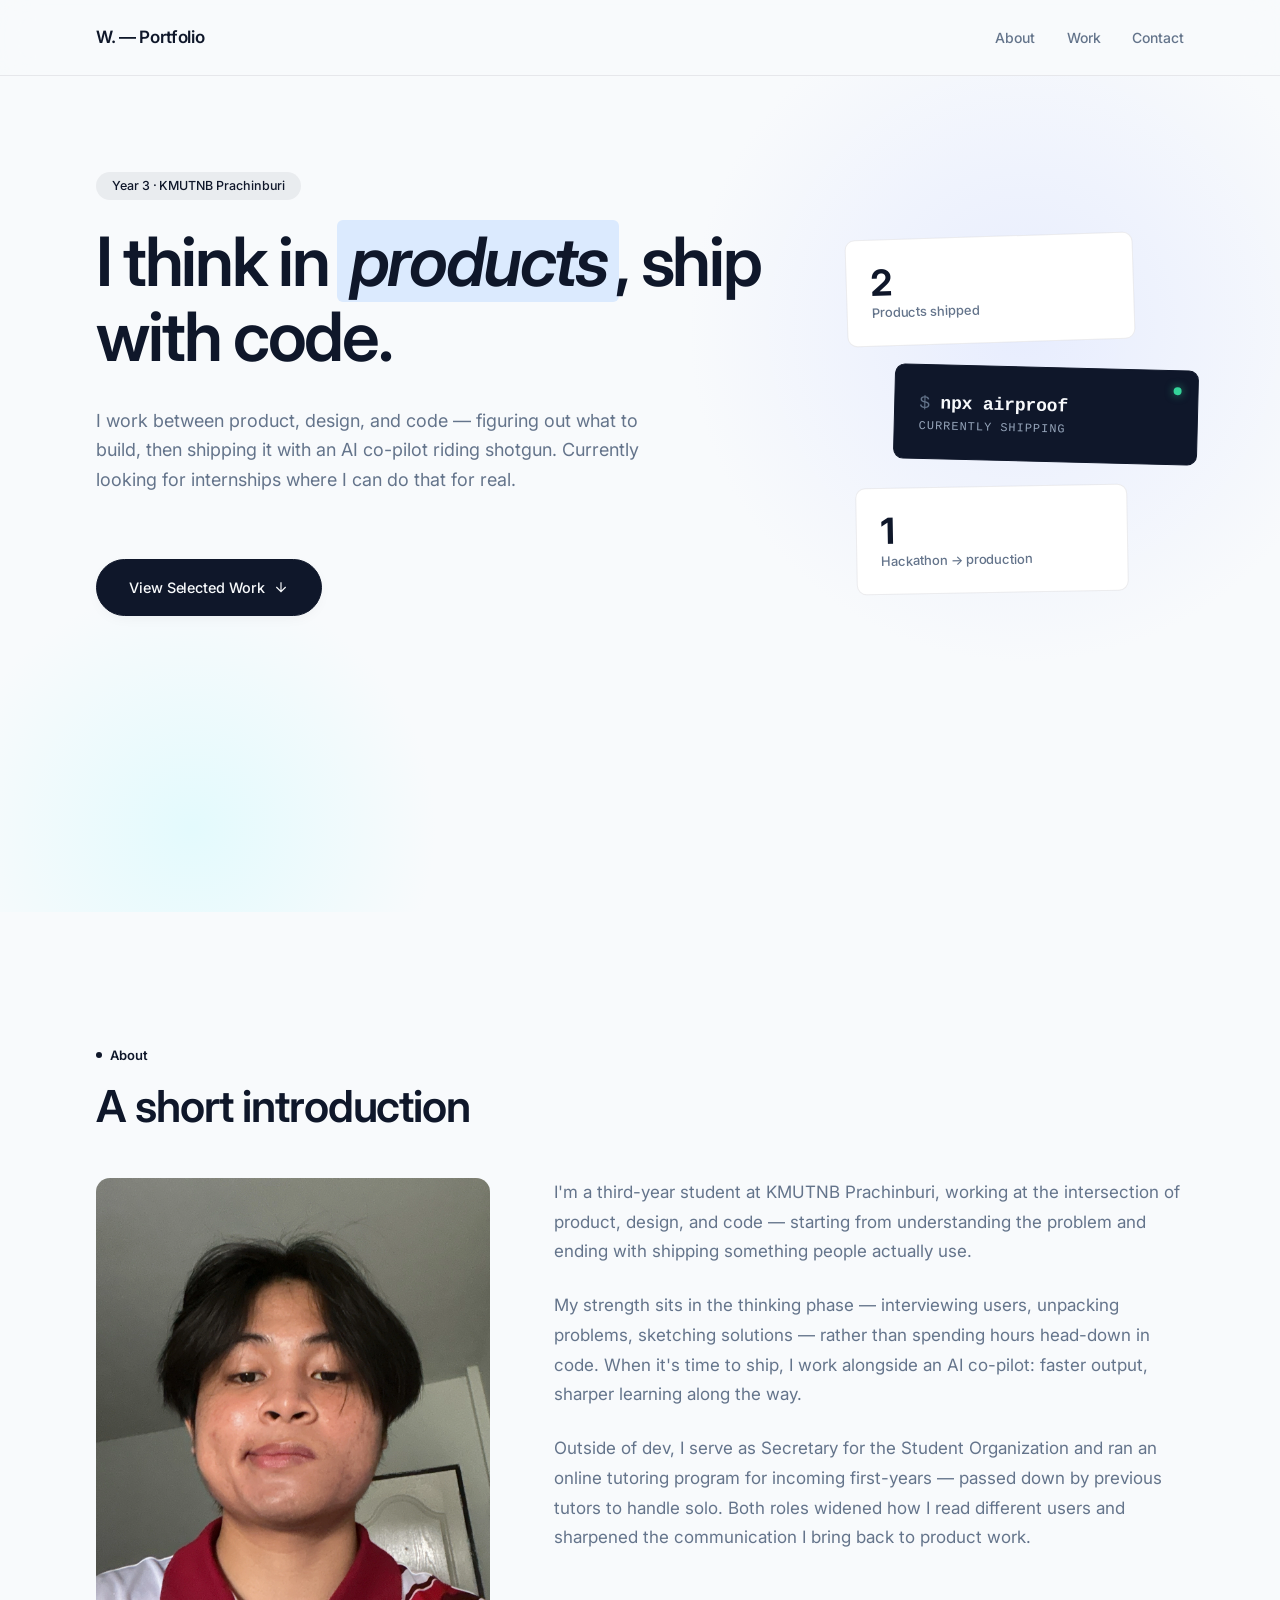
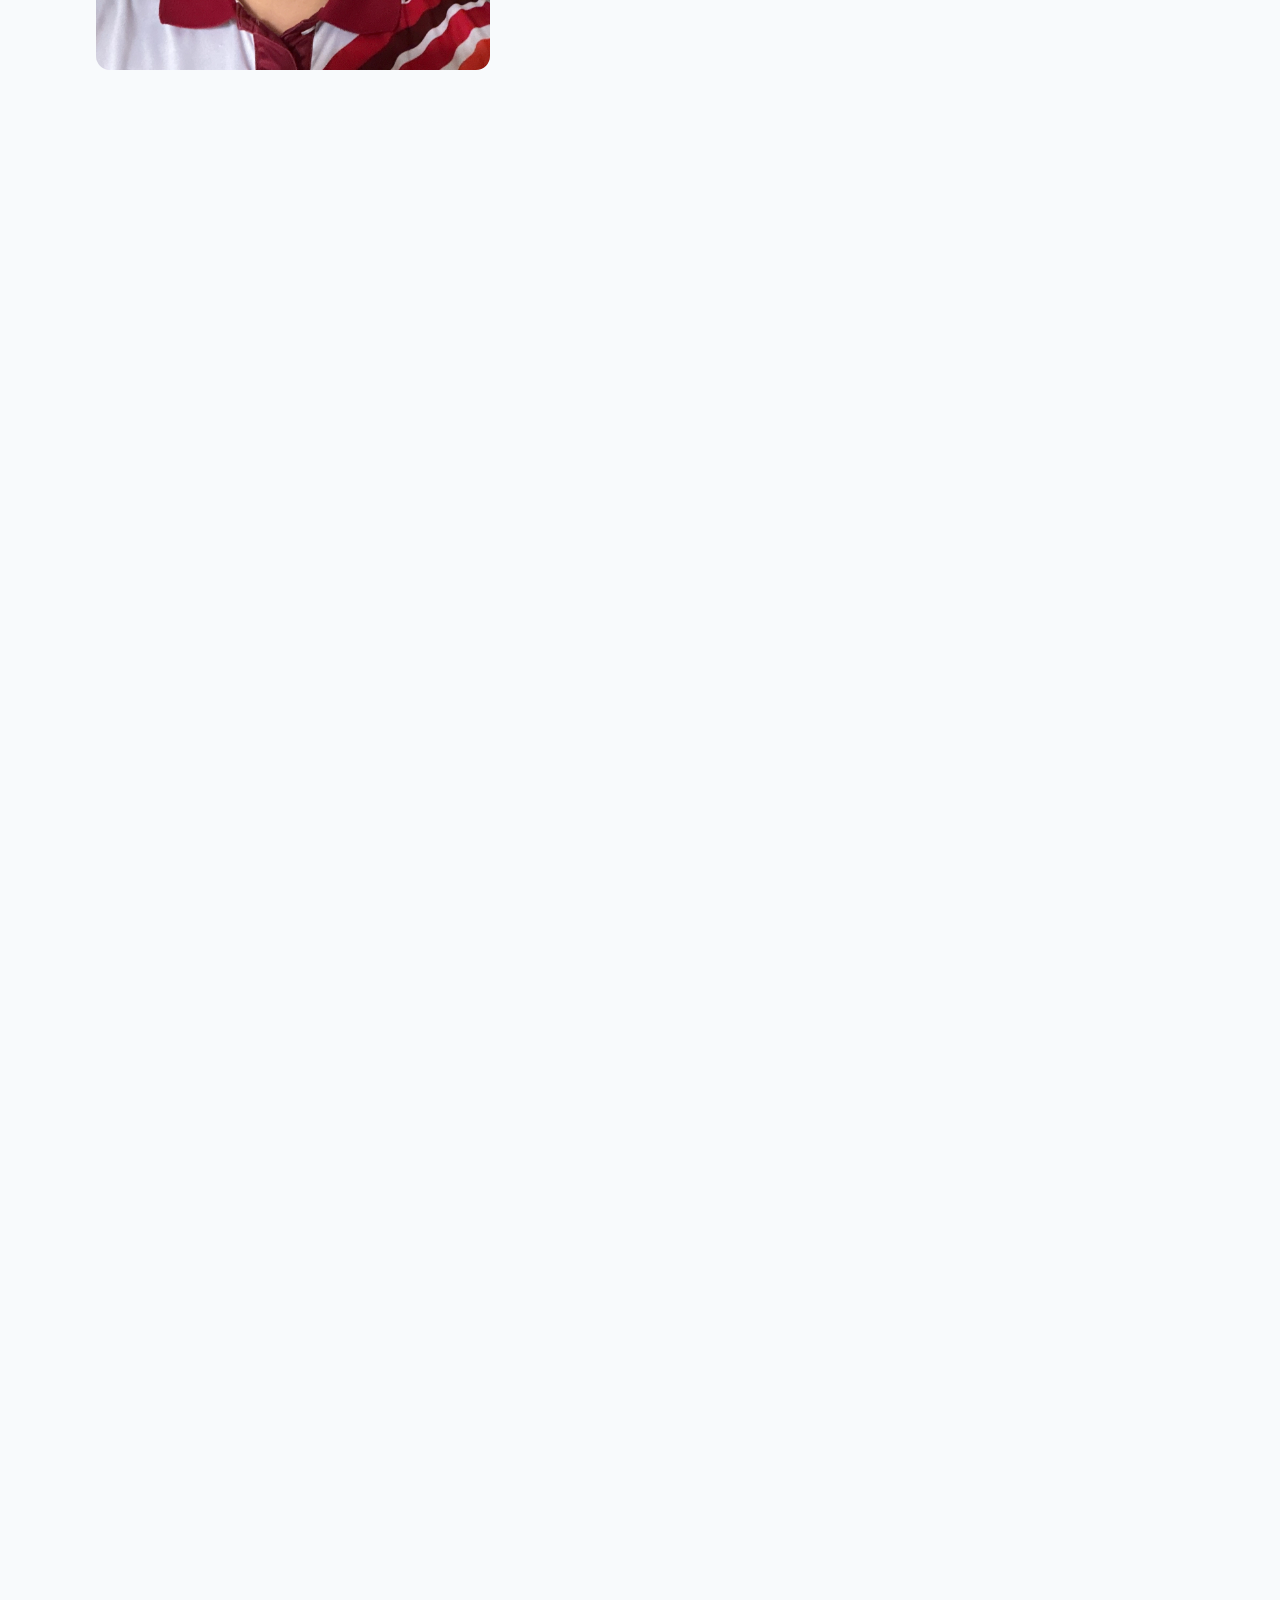
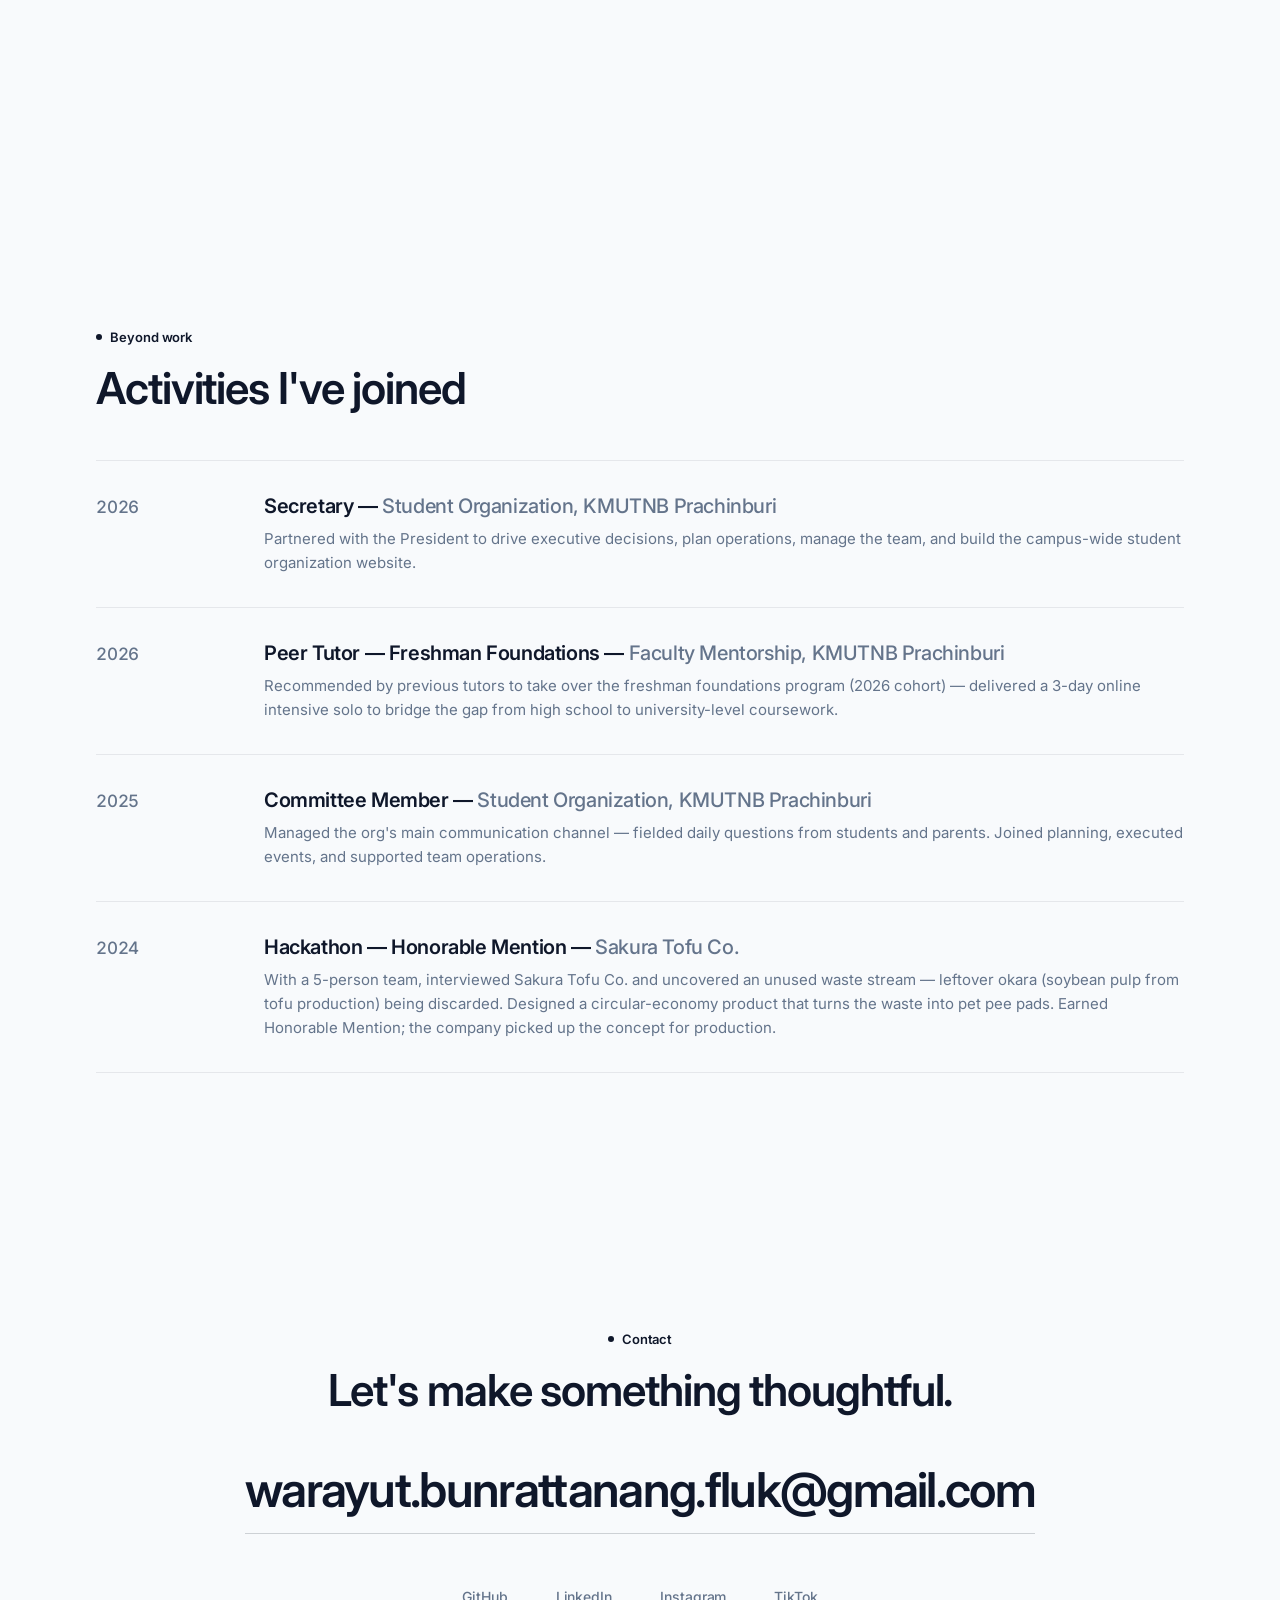
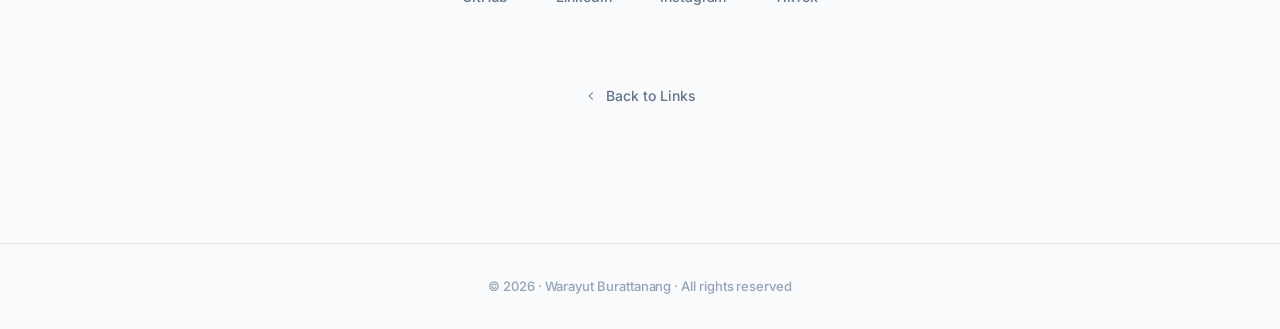
==== portfolio/index.html @ 33f07414 "Initial commit — link-in-bio + portfolio Two-page personal site: - Linkfolio (root): social links, d" ====
<!DOCTYPE html>
<html lang="en">
<head>
    <meta charset="UTF-8" />
    <meta name="viewport" content="width=device-width, initial-scale=1.0" />
    <title>Warayut Burattanang — Portfolio</title>
    <meta name="description" content="Warayut Burattanang — selected work, writing, and a few thoughts on craft." />
    <meta property="og:title" content="Warayut Burattanang — Portfolio" />
    <meta property="og:description" content="Selected work, writing, and a few thoughts on craft." />
    <meta property="og:type" content="website" />
    <meta name="theme-color" content="#F8FAFC" />

    <link rel="icon" type="image/svg+xml" href="data:image/svg+xml,%3Csvg xmlns='http://www.w3.org/2000/svg' viewBox='0 0 32 32'%3E%3Crect width='32' height='32' rx='6' fill='%230A0A0A'/%3E%3Ctext x='50%25' y='60%25' text-anchor='middle' font-family='-apple-system,system-ui,sans-serif' font-size='17' font-weight='700' fill='%23FFFFFF'%3EW%3C/text%3E%3C/svg%3E" />

    <link rel="preconnect" href="https://fonts.googleapis.com" />
    <link rel="preconnect" href="https://fonts.gstatic.com" crossorigin />
    <link href="https://fonts.googleapis.com/css2?family=Inter:wght@400;500;600;700&display=swap" rel="stylesheet" />

    <link rel="stylesheet" href="../styles/base.css" />
    <link rel="stylesheet" href="../styles/portfolio.css" />
</head>
<body>
    <header class="nav">
        <div class="nav__inner">
            <a class="nav__brand" id="navBrand" href="../">W. — Portfolio</a>
            <ul class="nav__links">
                <li><a href="#about">About</a></li>
                <li><a href="#work">Work</a></li>
                <li><a href="#contact">Contact</a></li>
            </ul>
        </div>
    </header>

    <main>
        <!-- ===== Hero ===== -->
        <section class="hero container section">
            <div class="hero__content">
                <span class="badge" id="heroBadge"></span>
                <h1 class="hero__title" id="heroTitle"></h1>
                <p class="hero__bio" id="heroBio"></p>
                <a class="hero__cta" id="heroCta" href="#work">
                    <span class="hero__cta-label">View Selected Work</span>
                    <svg viewBox="0 0 24 24" fill="none" stroke="currentColor" stroke-width="1.75" aria-hidden="true">
                        <path d="M12 5v14M5 12l7 7 7-7" />
                    </svg>
                </a>
            </div>
            <aside class="hero__stats" id="heroStats" aria-label="Quick stats">
                <!-- Rendered by scripts/portfolio.js using portfolio.hero.stats -->
            </aside>
        </section>

        <!-- ===== About ===== -->
        <section class="container section" id="about">
            <header class="section-head">
                <p class="section__eyebrow" id="aboutEyebrow"></p>
                <h2 class="section__title" id="aboutTitle"></h2>
            </header>
            <div class="about">
                <div class="about__portrait-wrap">
                    <div class="about__portrait">
                        <img src="../assets/profile.webp" alt="Warayut Burattanang" />
                    </div>
                </div>
                <div class="about__body" id="aboutBody"></div>
            </div>
        </section>

        <!-- ===== Selected Work ===== -->
        <section class="container section" id="work">
            <header class="section-head">
                <p class="section__eyebrow" id="workEyebrow"></p>
                <h2 class="section__title" id="workTitle"></h2>
            </header>
            <div class="work__grid" id="workGrid">
                <!-- Rendered by scripts/portfolio.js -->
            </div>
        </section>

        <!-- ===== Skills ===== -->
        <section class="container section" id="skills">
            <header class="section-head">
                <p class="section__eyebrow" id="skillsEyebrow"></p>
                <h2 class="section__title" id="skillsTitle"></h2>
            </header>
            <div class="skills__grid" id="skillsGrid">
                <!-- Rendered by scripts/portfolio.js -->
            </div>
        </section>

        <!-- ===== Activities ===== -->
        <section class="container section" id="activities">
            <header class="section-head">
                <p class="section__eyebrow" id="activitiesEyebrow"></p>
                <h2 class="section__title" id="activitiesTitle"></h2>
            </header>
            <ol class="activities" id="activitiesList">
                <!-- Rendered by scripts/portfolio.js -->
            </ol>
        </section>

        <!-- ===== Contact ===== -->
        <section class="container section contact" id="contact">
            <header class="section-head section-head--center">
                <p class="section__eyebrow" id="contactEyebrow"></p>
                <h2 class="section__title" id="contactTitle"></h2>
            </header>
            <a class="contact__email" id="contactEmail" href="#"></a>
            <div class="contact__socials" id="contactSocials"></div>
            <a class="contact__back" href="../">
                <svg width="14" height="14" viewBox="0 0 24 24" fill="none" stroke="currentColor" stroke-width="1.75" aria-hidden="true">
                    <path d="M15 18l-6-6 6-6" />
                </svg>
                <span id="contactBackLabel">Back to Links</span>
            </a>
        </section>
    </main>

    <footer class="footer">
        &copy; <span id="year"></span> &middot; <span id="footerName"></span> &middot; All rights reserved
    </footer>

    <script src="../scripts/data.js" defer></script>
    <script src="../scripts/portfolio.js" defer></script>
</body>
</html>
---- styles/base.css ----
:root {
    --bg: #F8FAFC;
    --surface: #FFFFFF;
    --surface-hover: #F1F5F9;
    --text: #0F172A;
    --text-muted: #64748B;
    --text-soft: #94A3B8;

    --accent: #0F172A;
    --accent-hover: #1E293B;
    --accent-soft: rgba(15, 23, 42, 0.08);
    --accent-tint: #E0E7FF;

    --tint-sky: #DBEAFE;
    --tint-mint: #D1FAE5;
    --tint-lavender: #E9D5FF;
    --tint-cyan: #CFFAFE;
    --tint-slate: #E2E8F0;

    --border: rgba(15, 23, 42, 0.08);
    --border-strong: rgba(15, 23, 42, 0.18);

    --font-sans: "Inter", -apple-system, BlinkMacSystemFont, "Segoe UI", Helvetica, Arial, sans-serif;
    --font-display: "Inter", -apple-system, BlinkMacSystemFont, "Segoe UI", Helvetica, Arial, sans-serif;

    --space-1: 4px;
    --space-2: 8px;
    --space-3: 16px;
    --space-4: 24px;
    --space-5: 32px;
    --space-6: 48px;
    --space-7: 64px;
    --space-8: 96px;
    --space-9: 128px;

    --ease: cubic-bezier(0.4, 0, 0.2, 1);
    --duration: 220ms;

    --radius-sm: 6px;
    --radius-md: 10px;
    --radius-lg: 14px;
}

*,
*::before,
*::after {
    box-sizing: border-box;
    margin: 0;
    padding: 0;
}

html {
    scroll-behavior: smooth;
    -webkit-font-smoothing: antialiased;
    -moz-osx-font-smoothing: grayscale;
    text-rendering: optimizeLegibility;
    -webkit-text-size-adjust: 100%;
    text-size-adjust: 100%;
    overflow-x: clip;
}

body {
    background: var(--bg);
    color: var(--text);
    font-family: var(--font-sans);
    font-size: 16px;
    line-height: 1.6;
    font-weight: 400;
    min-height: 100vh;
    min-height: 100svh;
    overflow-x: clip;
    width: 100%;
}

h1, h2, h3, h4 {
    font-family: var(--font-display);
    font-weight: 600;
    line-height: 1.1;
    letter-spacing: -0.02em;
    color: var(--text);
}

h1 { font-size: clamp(2.25rem, 4vw + 1rem, 4.25rem); letter-spacing: -0.03em; }
h2 { font-size: clamp(1.625rem, 2vw + 1rem, 2.5rem); letter-spacing: -0.025em; }
h3 { font-size: clamp(1.125rem, 1vw + 0.75rem, 1.375rem); }

p {
    color: var(--text-muted);
}

a {
    color: inherit;
    text-decoration: none;
    transition: color var(--duration) var(--ease);
    -webkit-tap-highlight-color: transparent;
}

img,
picture,
svg,
video {
    max-width: 100%;
    display: block;
    height: auto;
}

button {
    font: inherit;
    color: inherit;
    background: none;
    border: none;
    cursor: pointer;
    -webkit-tap-highlight-color: transparent;
}

::selection {
    background: var(--text);
    color: var(--bg);
}

@media (prefers-reduced-motion: reduce) {
    *,
    *::before,
    *::after {
        animation-duration: 0.01ms !important;
        animation-iteration-count: 1 !important;
        transition-duration: 0.01ms !important;
        scroll-behavior: auto !important;
    }
}
---- styles/portfolio.css ----
/* ============================================================
   Portfolio — Clean vertical sections + horizontal-scroll work
   ============================================================ */

/* ---------- Container ----------
   Wide max-width so content breathes on large screens, padding caps at
   --space-8 from tablet up — beyond that, max-width handles centering.
*/
.container {
    width: 100%;
    max-width: 1400px;
    margin: 0 auto;
    padding: 0 var(--space-6);
}

@media (min-width: 480px) { .container { padding: 0 var(--space-7); } }
@media (min-width: 768px) { .container { padding: 0 var(--space-8); } }

/* ---------- Nav ---------- */
.nav {
    position: sticky;
    top: 0;
    z-index: 50;
    background: rgba(248, 250, 252, 0.8);
    backdrop-filter: blur(16px) saturate(180%);
    -webkit-backdrop-filter: blur(16px) saturate(180%);
    border-bottom: 1px solid var(--border);
}

.nav__inner {
    display: flex;
    align-items: center;
    justify-content: space-between;
    padding: var(--space-3) var(--space-6);
    max-width: 1400px;
    margin: 0 auto;
    gap: var(--space-3);
}

@media (min-width: 480px) { .nav__inner { padding: var(--space-3) var(--space-7); } }
@media (min-width: 768px) { .nav__inner { padding: var(--space-4) var(--space-8); } }

.nav__brand {
    font-family: var(--font-display);
    font-size: clamp(0.95rem, 3vw, 1.0625rem);
    font-weight: 600;
    letter-spacing: -0.02em;
    color: var(--text);
    transition: color var(--duration) var(--ease);
    white-space: nowrap;
}

.nav__brand:hover { color: var(--accent); }

.nav__links {
    display: flex;
    gap: var(--space-3);
    list-style: none;
}

.nav__links a {
    font-size: clamp(0.78rem, 2.4vw, 0.875rem);
    color: var(--text-muted);
    letter-spacing: -0.005em;
    font-weight: 500;
    position: relative;
    padding: var(--space-1) 0;
    white-space: nowrap;
}

@media (min-width: 640px) { .nav__links { gap: var(--space-5); } }

.nav__links a::after {
    content: "";
    position: absolute;
    left: 0;
    bottom: -2px;
    width: 0;
    height: 1.5px;
    background: var(--accent);
    transition: width var(--duration) var(--ease);
}

@media (hover: hover) {
    .nav__links a:hover { color: var(--text); }
    .nav__links a:hover::after { width: 100%; }
}

/* ---------- Section base ----------
   IMPORTANT: use padding-top/padding-bottom (longhand) so we don't
   reset horizontal padding inherited from .container.
*/
.section {
    padding-top: var(--space-7);
    padding-bottom: var(--space-7);
    opacity: 0;
    transform: translateY(20px);
    transition: opacity 700ms var(--ease), transform 700ms var(--ease);
}

@media (min-width: 768px) {
    .section {
        padding-top: var(--space-8);
        padding-bottom: var(--space-8);
    }
}

@media (min-width: 1024px) {
    .section {
        padding-top: var(--space-9);
        padding-bottom: var(--space-9);
    }
}

.section.is-visible {
    opacity: 1;
    transform: translateY(0);
}

.section-head {
    margin-bottom: var(--space-5);
}

.section-head--center {
    text-align: center;
    display: flex;
    flex-direction: column;
    align-items: center;
}

@media (min-width: 768px) {
    .section-head { margin-bottom: var(--space-6); }
}

.section__eyebrow {
    display: inline-flex;
    align-items: center;
    gap: var(--space-2);
    font-size: clamp(0.75rem, 2vw, 0.8125rem);
    color: var(--accent);
    letter-spacing: -0.005em;
    font-weight: 600;
    margin-bottom: var(--space-3);
}

.section__eyebrow::before {
    content: "";
    width: 6px;
    height: 6px;
    border-radius: 50%;
    background: var(--accent);
    display: inline-block;
}

.section__title {
    font-family: var(--font-display);
    font-size: clamp(1.625rem, 3.5vw + 0.5rem, 2.75rem);
    font-weight: 600;
    line-height: 1.1;
    letter-spacing: -0.025em;
    color: var(--text);
}

/* ============================================================
   HERO
   ============================================================ */

.hero {
    min-height: calc(100svh - 64px);
    display: flex;
    flex-direction: column;
    justify-content: center;
    gap: var(--space-6);
    padding: var(--space-7) var(--space-6) var(--space-8);
    position: relative;
    isolation: isolate;
    overflow: hidden;
    max-width: 1400px;
    margin: 0 auto;
    width: 100%;
}

@media (min-width: 480px) { .hero { padding-left: var(--space-7); padding-right: var(--space-7); } }
@media (min-width: 768px) { .hero { padding-left: var(--space-8); padding-right: var(--space-8); } }

@media (min-width: 900px) {
    .hero {
        flex-direction: row;
        align-items: flex-start;
        gap: var(--space-7);
        padding-top: var(--space-8);
    }
}

.hero::before {
    content: "";
    position: absolute;
    top: -10%;
    right: -15%;
    width: 70%;
    height: 80%;
    background: radial-gradient(circle, var(--accent-tint) 0%, transparent 60%);
    pointer-events: none;
    z-index: -1;
    opacity: 0.7;
}

.hero::after {
    content: "";
    position: absolute;
    bottom: -20%;
    left: -10%;
    width: 50%;
    height: 60%;
    background: radial-gradient(circle, var(--tint-cyan) 0%, transparent 60%);
    pointer-events: none;
    z-index: -1;
    opacity: 0.5;
}

.hero__content {
    max-width: 980px;
}

.hero__stats {
    display: grid;
    grid-template-columns: 1fr;
    gap: var(--space-3);
    list-style: none;
    max-width: 720px;
    margin-top: var(--space-3);
}

@media (min-width: 560px) {
    .hero__stats {
        grid-template-columns: repeat(3, 1fr);
    }
}

/* Desktop: vertical stack on right, each card "floats on its own"
   with rotation + horizontal offset for scattered look */
@media (min-width: 900px) {
    .hero__content {
        flex: 1 1 auto;
        min-width: 0;
    }

    .hero__stats {
        flex: 0 0 auto;
        display: flex;
        flex-direction: column;
        width: clamp(280px, 26vw, 320px);
        max-width: none;
        gap: var(--space-4);
        margin-top: var(--space-7);
    }

    .hero__stat:nth-child(1) {
        --stat-transform: translateX(-18px) rotate(-1.8deg);
        align-self: flex-start;
        width: 90%;
    }

    .hero__stat:nth-child(2) {
        --stat-transform: translateX(14px) rotate(1.4deg);
        align-self: flex-end;
        width: 95%;
    }

    .hero__stat:nth-child(3) {
        --stat-transform: translateX(-8px) rotate(-1deg);
        align-self: flex-start;
        width: 85%;
    }
}

.hero__stat {
    padding: var(--space-4);
    background: var(--surface);
    border: 1px solid var(--border);
    border-radius: var(--radius-md);
    display: flex;
    flex-direction: column;
    gap: var(--space-1);
    transform: var(--stat-transform, none);
    transition: transform var(--duration) var(--ease),
                border-color var(--duration) var(--ease),
                box-shadow var(--duration) var(--ease);
}

@media (hover: hover) {
    .hero__stat:hover {
        --stat-transform: translateY(-4px) scale(1.02);
        border-color: var(--border-strong);
        box-shadow: 0 12px 32px -8px rgba(15, 23, 42, 0.15);
        z-index: 5;
    }
}

.hero__stat-value {
    font-family: var(--font-display);
    font-size: clamp(1.5rem, 3vw + 0.5rem, 2.25rem);
    font-weight: 700;
    letter-spacing: -0.03em;
    color: var(--text);
    line-height: 1;
}

.hero__stat--code {
    background: #0F172A;
    border-color: #0F172A;
    position: relative;
}

.hero__stat--code::before {
    content: "";
    position: absolute;
    top: var(--space-3);
    right: var(--space-3);
    width: 8px;
    height: 8px;
    border-radius: 50%;
    background: #34D399;
    box-shadow: 0 0 8px rgba(52, 211, 153, 0.6);
    animation: pulse-live 2s ease-in-out infinite;
}

.hero__stat--code .hero__stat-code {
    font-family: ui-monospace, "SF Mono", "Cascadia Code", "Roboto Mono", Menlo, Consolas, monospace;
    font-size: clamp(0.875rem, 1.6vw + 0.4rem, 1.125rem);
    font-weight: 600;
    color: #F8FAFC;
    letter-spacing: -0.01em;
    line-height: 1.2;
    word-break: break-all;
    margin-top: var(--space-1);
}

.hero__stat--code .hero__stat-code::before {
    content: "$ ";
    color: #64748B;
    font-weight: 400;
}

.hero__stat--code .hero__stat-label {
    color: #94A3B8;
    font-family: ui-monospace, "SF Mono", "Cascadia Code", "Roboto Mono", Menlo, monospace;
    font-size: clamp(0.65rem, 1.2vw, 0.75rem);
    text-transform: uppercase;
    letter-spacing: 0.08em;
}

@media (hover: hover) {
    .hero__stat--code:hover {
        background: #1E293B;
        border-color: #1E293B;
        --stat-transform: translateY(-4px) scale(1.02);
    }
}

@keyframes pulse-live {
    0%, 100% { opacity: 1; transform: scale(1); }
    50% { opacity: 0.6; transform: scale(0.85); }
}

.hero__stat-label {
    font-size: clamp(0.7rem, 1.6vw, 0.8125rem);
    color: var(--text-muted);
    font-weight: 500;
    letter-spacing: -0.005em;
    line-height: 1.3;
}

.badge {
    display: inline-flex;
    align-items: center;
    padding: var(--space-1) var(--space-3);
    background: rgba(15, 23, 42, 0.06);
    border-radius: 999px;
    font-size: clamp(0.7rem, 2vw, 0.78rem);
    color: var(--text);
    font-weight: 500;
    letter-spacing: -0.005em;
    margin-bottom: var(--space-4);
}

.hero__title {
    font-family: var(--font-display);
    font-size: clamp(2rem, 5.5vw + 0.5rem, 4.25rem);
    font-weight: 600;
    line-height: 1.1;
    letter-spacing: -0.035em;
    margin-bottom: var(--space-5);
    color: var(--text);
}

.hero__title em {
    font-style: italic;
    color: var(--text);
    font-weight: 600;
    background: var(--tint-sky);
    padding: 0 0.18em;
    margin: 0 -0.05em;
    border-radius: 6px;
    box-decoration-break: clone;
    -webkit-box-decoration-break: clone;
}

.hero__bio {
    font-size: clamp(1rem, 1vw + 0.75rem, 1.125rem);
    color: var(--text-muted);
    max-width: 560px;
    margin-bottom: var(--space-6);
    line-height: 1.65;
}

@media (min-width: 768px) {
    .hero__bio { margin-bottom: var(--space-7); }
}

.hero__cta {
    display: inline-flex;
    align-items: center;
    gap: var(--space-2);
    padding: var(--space-3) var(--space-5);
    background: var(--text);
    border: 1px solid var(--text);
    border-radius: 999px;
    font-size: clamp(0.825rem, 2.4vw, 0.9rem);
    color: var(--bg);
    letter-spacing: -0.005em;
    font-weight: 500;
    transition:
        background var(--duration) var(--ease),
        transform var(--duration) var(--ease),
        box-shadow var(--duration) var(--ease);
    min-height: 44px;
    box-shadow: 0 4px 16px -6px var(--accent-soft);
}

@media (hover: hover) {
    .hero__cta:hover {
        background: var(--accent-hover);
        transform: translateY(-2px);
        box-shadow: 0 8px 24px -8px rgba(15, 23, 42, 0.3);
    }

    .hero__cta:hover svg {
        transform: translateY(2px);
    }
}

.hero__cta:active { transform: scale(0.98); }

.hero__cta svg {
    width: 16px;
    height: 16px;
    transition: transform var(--duration) var(--ease);
}

/* ============================================================
   ABOUT — clean two-column
   ============================================================ */

.about {
    display: grid;
    grid-template-columns: 1fr;
    gap: var(--space-5);
    align-items: start;
}

@media (min-width: 768px) {
    .about {
        grid-template-columns: 1fr 1.6fr;
        gap: var(--space-7);
    }
}

.about__portrait-wrap {
    max-width: 320px;
    width: 100%;
    margin: 0 auto;
}

@media (min-width: 768px) {
    .about__portrait-wrap {
        max-width: none;
        margin: 0;
        position: sticky;
        top: 96px;
    }
}

.about__portrait {
    aspect-ratio: 4 / 5;
    background: var(--tint-sky);
    border-radius: var(--radius-lg);
    overflow: hidden;
}

.about__portrait img {
    width: 100%;
    height: 100%;
    object-fit: cover;
    object-position: center;
    display: block;
}

.about__body p {
    margin-bottom: var(--space-4);
    color: var(--text-muted);
    font-size: clamp(0.95rem, 1vw + 0.75rem, 1.0625rem);
    line-height: 1.75;
}

.about__body p:last-child { margin-bottom: 0; }

/* ============================================================
   WORK — vertical grid
   ============================================================ */

.work__grid {
    display: grid;
    grid-template-columns: 1fr;
    gap: var(--space-6);
}

@media (min-width: 640px) {
    .work__grid {
        grid-template-columns: 1fr 1fr;
        gap: var(--space-6) var(--space-5);
    }
}

@media (min-width: 1024px) {
    .work__grid {
        gap: var(--space-7) var(--space-6);
    }
}

.project {
    display: block;
    cursor: pointer;
    color: var(--text);
}

.project__cover {
    aspect-ratio: 16 / 11;
    background: var(--surface);
    border-radius: var(--radius-lg);
    overflow: hidden;
    margin-bottom: var(--space-4);
    position: relative;
}

@media (min-width: 768px) {
    .project__cover { aspect-ratio: 4 / 3; }
}

.project:nth-child(4n + 1) .project__cover-inner { background: var(--tint-sky); }
.project:nth-child(4n + 2) .project__cover-inner { background: var(--tint-mint); }
.project:nth-child(4n + 3) .project__cover-inner { background: var(--tint-lavender); }
.project:nth-child(4n + 4) .project__cover-inner { background: var(--tint-cyan); }

.project__cover-inner {
    width: 100%;
    height: 100%;
    display: flex;
    align-items: center;
    justify-content: center;
    transition: transform 600ms var(--ease);
    overflow: hidden;
}

.project__cover-inner > span {
    color: var(--text);
    font-family: var(--font-display);
    font-size: clamp(1.125rem, 2.8vw, 1.625rem);
    letter-spacing: -0.025em;
    font-weight: 600;
    opacity: 0.5;
    padding: var(--space-4);
    text-align: center;
}

.project__cover-inner > img {
    width: 100%;
    height: 100%;
    object-fit: cover;
    object-position: center;
    display: block;
}

.project__title {
    font-family: var(--font-display);
    font-size: clamp(1.125rem, 3vw, 1.375rem);
    font-weight: 600;
    letter-spacing: -0.02em;
    margin-bottom: var(--space-3);
    transition: color var(--duration) var(--ease);
}

@media (hover: hover) {
    .project:hover .project__title { color: var(--text-muted); }
    .project:hover .project__cover-inner { transform: scale(1.03); }
}

.project__meta {
    display: flex;
    gap: var(--space-2);
    flex-wrap: wrap;
    margin-bottom: var(--space-3);
}

.project__tag {
    font-size: clamp(0.7rem, 2vw, 0.75rem);
    color: var(--text-muted);
    letter-spacing: -0.005em;
    font-weight: 500;
    padding: 2px var(--space-2);
    background: var(--surface);
    border: 1px solid var(--border);
    border-radius: 999px;
}

.project__desc {
    font-size: clamp(0.875rem, 2.4vw, 0.9375rem);
    color: var(--text-muted);
    line-height: 1.6;
}

/* ============================================================
   SKILLS — clean inline grid
   ============================================================ */

.skills__grid {
    display: grid;
    grid-template-columns: 1fr;
    gap: var(--space-5);
}

@media (min-width: 560px) {
    .skills__grid {
        grid-template-columns: repeat(2, 1fr);
        gap: var(--space-6);
    }
}

@media (min-width: 768px) {
    .skills__grid { grid-template-columns: repeat(3, 1fr); }
}

.skills__group h3 {
    font-family: var(--font-sans);
    font-size: clamp(0.75rem, 2vw, 0.8125rem);
    font-weight: 600;
    color: var(--accent);
    letter-spacing: -0.005em;
    margin-bottom: var(--space-3);
    padding-bottom: var(--space-2);
    border-bottom: 1px solid var(--border);
}

.skills__list {
    list-style: none;
    display: flex;
    flex-wrap: wrap;
    gap: var(--space-2);
}

.skills__list li {
    font-size: clamp(0.8rem, 2.3vw, 0.875rem);
    color: var(--text);
    padding: var(--space-1) var(--space-3);
    background: var(--surface);
    border: 1px solid var(--border);
    border-radius: 999px;
    transition: border-color var(--duration) var(--ease), background var(--duration) var(--ease);
    font-weight: 500;
    letter-spacing: -0.005em;
}

@media (hover: hover) {
    .skills__list li:hover {
        border-color: var(--border-strong);
        background: var(--surface-hover);
    }
}

/* ============================================================
   ACTIVITIES — timeline list
   ============================================================ */

.activities {
    list-style: none;
    padding: 0;
    margin: 0;
}

.activity {
    display: grid;
    grid-template-columns: 64px 1fr;
    gap: var(--space-3);
    padding: var(--space-4) 0;
    border-bottom: 1px solid var(--border);
    align-items: baseline;
    transition: background var(--duration) var(--ease);
}

@media (min-width: 480px) {
    .activity {
        grid-template-columns: 88px 1fr;
        gap: var(--space-5);
        padding: var(--space-5) 0;
    }
}

@media (min-width: 768px) {
    .activity {
        grid-template-columns: 120px 1fr;
        gap: var(--space-6);
    }
}

.activity:first-child {
    border-top: 1px solid var(--border);
}

.activity__link {
    display: contents;
    color: inherit;
}

.activity--linked {
    cursor: pointer;
}

@media (hover: hover) {
    .activity--linked:hover {
        background: var(--surface-hover);
    }
    .activity--linked:hover .activity__title {
        color: var(--accent);
    }
}

.activity__year {
    font-family: var(--font-display);
    font-size: clamp(0.875rem, 2.4vw, 1.0625rem);
    color: var(--text-muted);
    font-weight: 500;
    letter-spacing: -0.01em;
    font-variant-numeric: tabular-nums;
}

.activity__body {
    min-width: 0;
}

.activity__title {
    font-family: var(--font-display);
    font-size: clamp(1rem, 2.6vw, 1.25rem);
    font-weight: 600;
    letter-spacing: -0.02em;
    margin-bottom: var(--space-2);
    line-height: 1.3;
    color: var(--text);
    transition: color var(--duration) var(--ease);
}

.activity__org {
    color: var(--text-muted);
    font-weight: 500;
}

.activity__desc {
    font-size: clamp(0.875rem, 2.4vw, 0.9375rem);
    color: var(--text-muted);
    line-height: 1.6;
    margin: 0;
}

/* ============================================================
   CONTACT — centered
   ============================================================ */

.contact {
    text-align: center;
    padding-bottom: var(--space-8);
}

@media (min-width: 768px) {
    .contact { padding-bottom: var(--space-9); }
}

.contact .section-head--center { margin-bottom: var(--space-6); }

.contact__email {
    font-family: var(--font-display);
    font-size: clamp(1.25rem, 4.5vw + 0.25rem, 3rem);
    font-weight: 600;
    color: var(--text);
    letter-spacing: -0.035em;
    display: inline-block;
    max-width: 100%;
    padding-bottom: var(--space-3);
    margin-bottom: var(--space-6);
    transition: color var(--duration) var(--ease);
    word-break: break-all;
    line-height: 1.15;
    border-bottom: 1px solid var(--border-strong);
}

@media (hover: hover) {
    .contact__email:hover { color: var(--text-muted); }
}

.contact__socials {
    display: flex;
    justify-content: center;
    gap: var(--space-3);
    margin-bottom: var(--space-6);
    flex-wrap: wrap;
}

@media (min-width: 480px) { .contact__socials { gap: var(--space-4); } }
@media (min-width: 768px) { .contact__socials { gap: var(--space-5); margin-bottom: var(--space-7); } }

.contact__socials a {
    font-size: clamp(0.8rem, 2.4vw, 0.875rem);
    color: var(--text-muted);
    letter-spacing: -0.005em;
    font-weight: 500;
    transition: color var(--duration) var(--ease);
    padding: var(--space-1) var(--space-2);
}

@media (hover: hover) {
    .contact__socials a:hover { color: var(--text); }
}

.contact__back {
    display: inline-flex;
    align-items: center;
    gap: var(--space-2);
    font-size: clamp(0.8rem, 2.2vw, 0.875rem);
    color: var(--text-muted);
    letter-spacing: -0.005em;
    font-weight: 500;
    transition: color var(--duration) var(--ease);
    padding: var(--space-2);
}

.contact__back svg {
    transition: transform var(--duration) var(--ease);
}

@media (hover: hover) {
    .contact__back:hover { color: var(--text); }
    .contact__back:hover svg { transform: translateX(-3px); }
}

/* ============================================================
   FOOTER
   ============================================================ */

.footer {
    border-top: 1px solid var(--border);
    padding: var(--space-4);
    text-align: center;
    font-size: clamp(0.7rem, 2vw, 0.8125rem);
    color: var(--text-soft);
    line-height: 1.6;
    font-weight: 500;
    letter-spacing: -0.005em;
}

@media (min-width: 480px) {
    .footer { padding: var(--space-5) var(--space-6); }
}
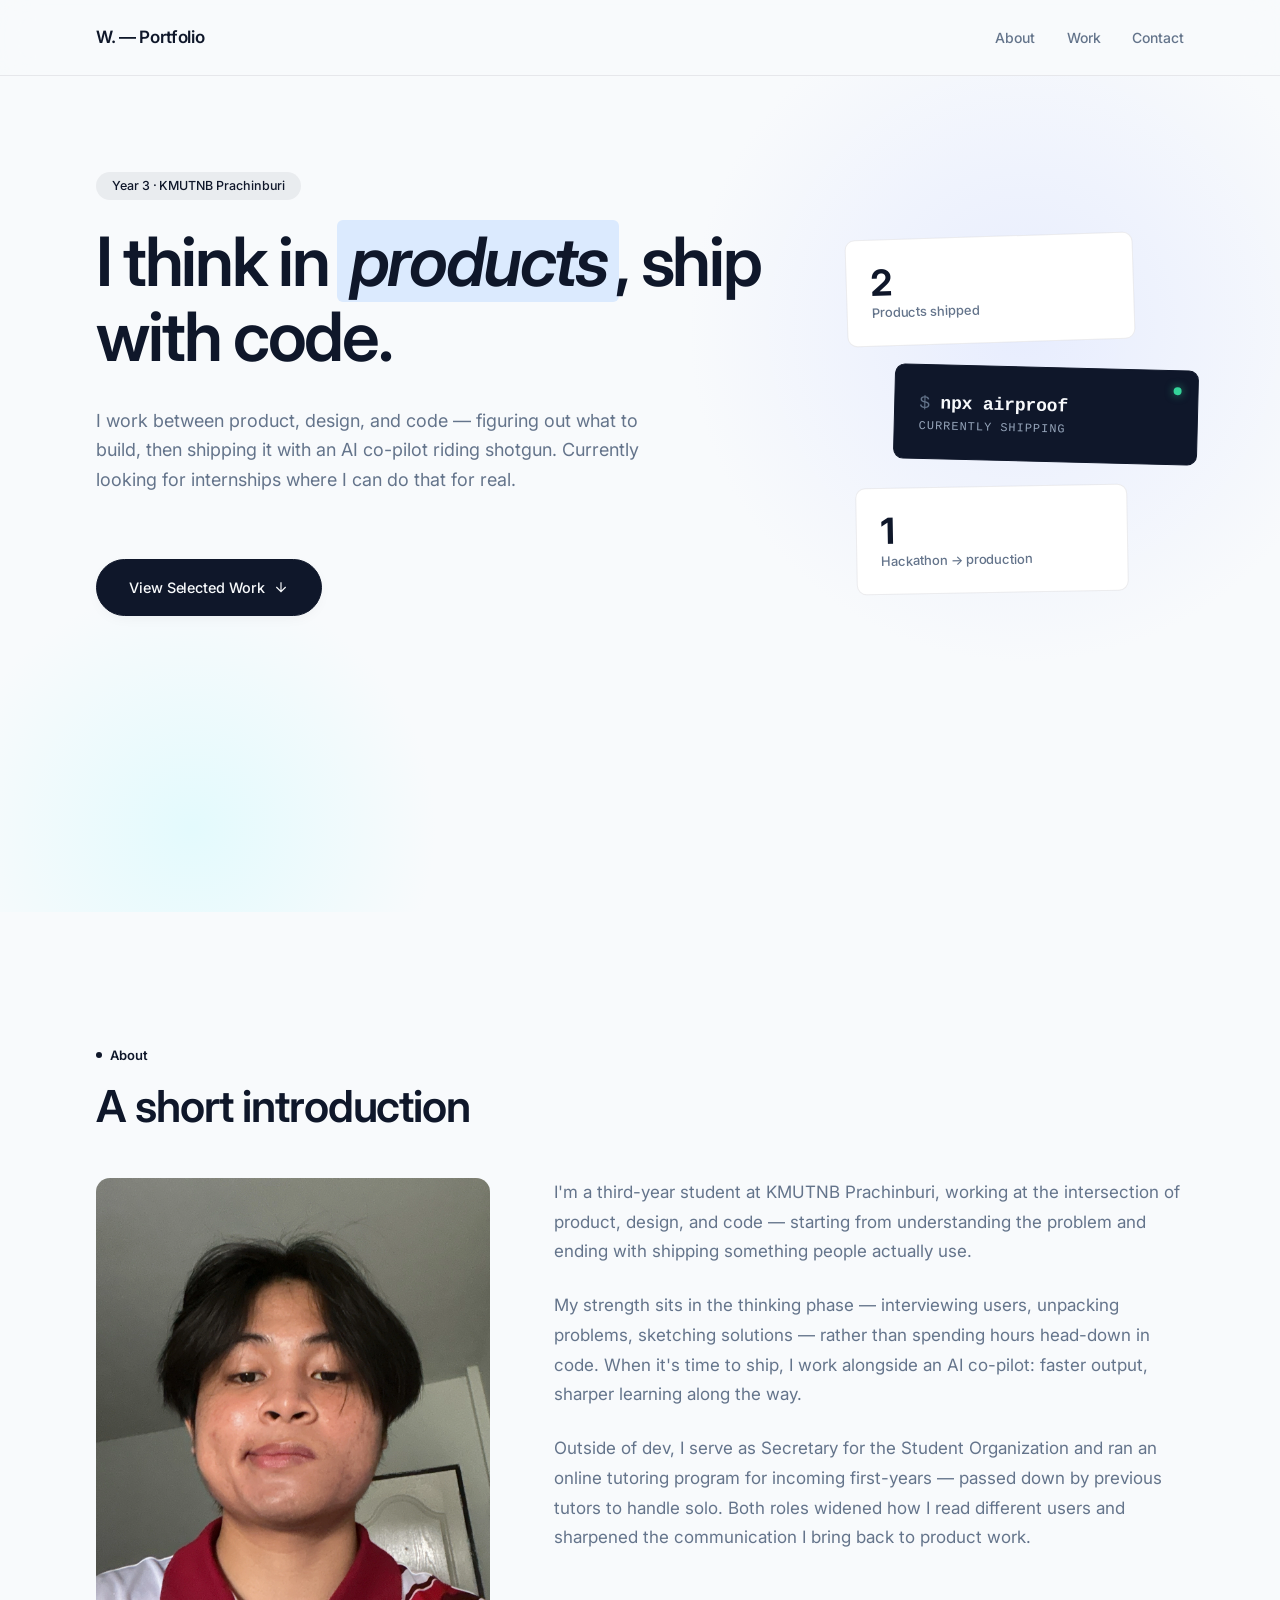
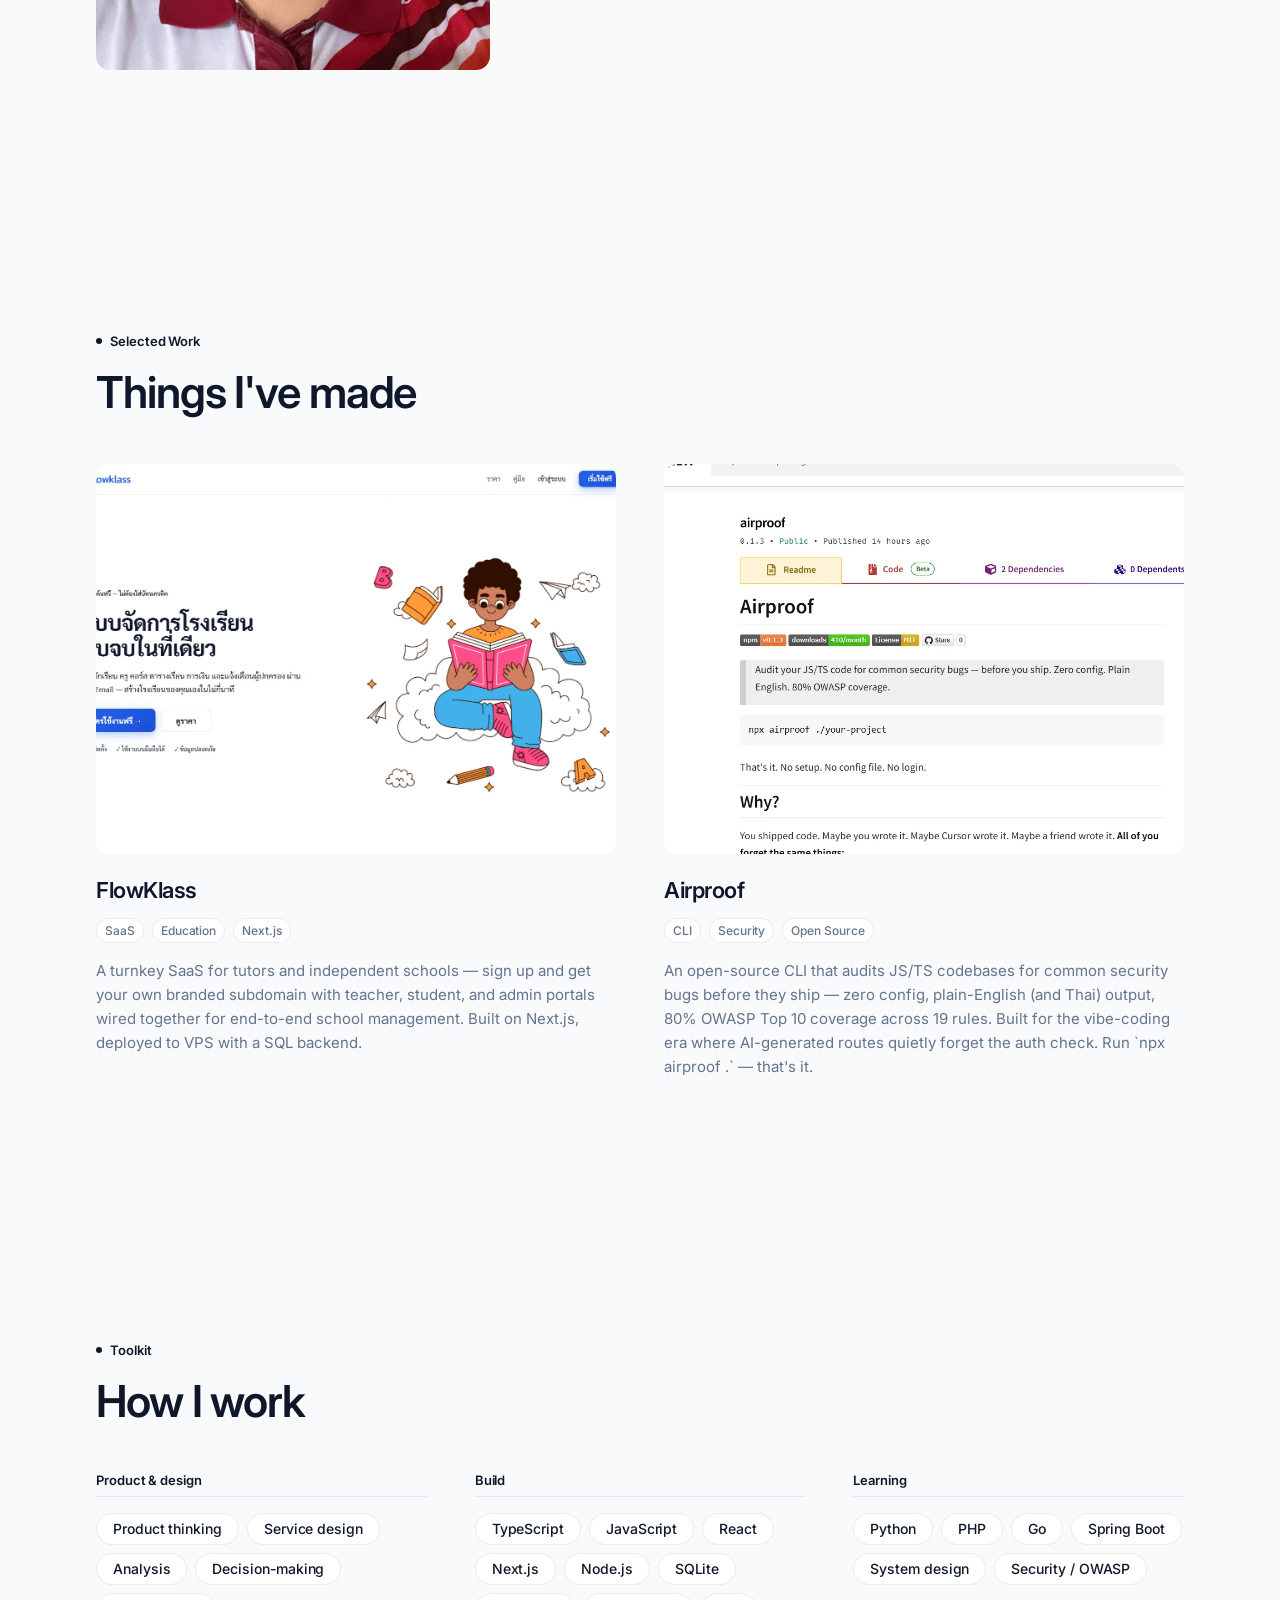
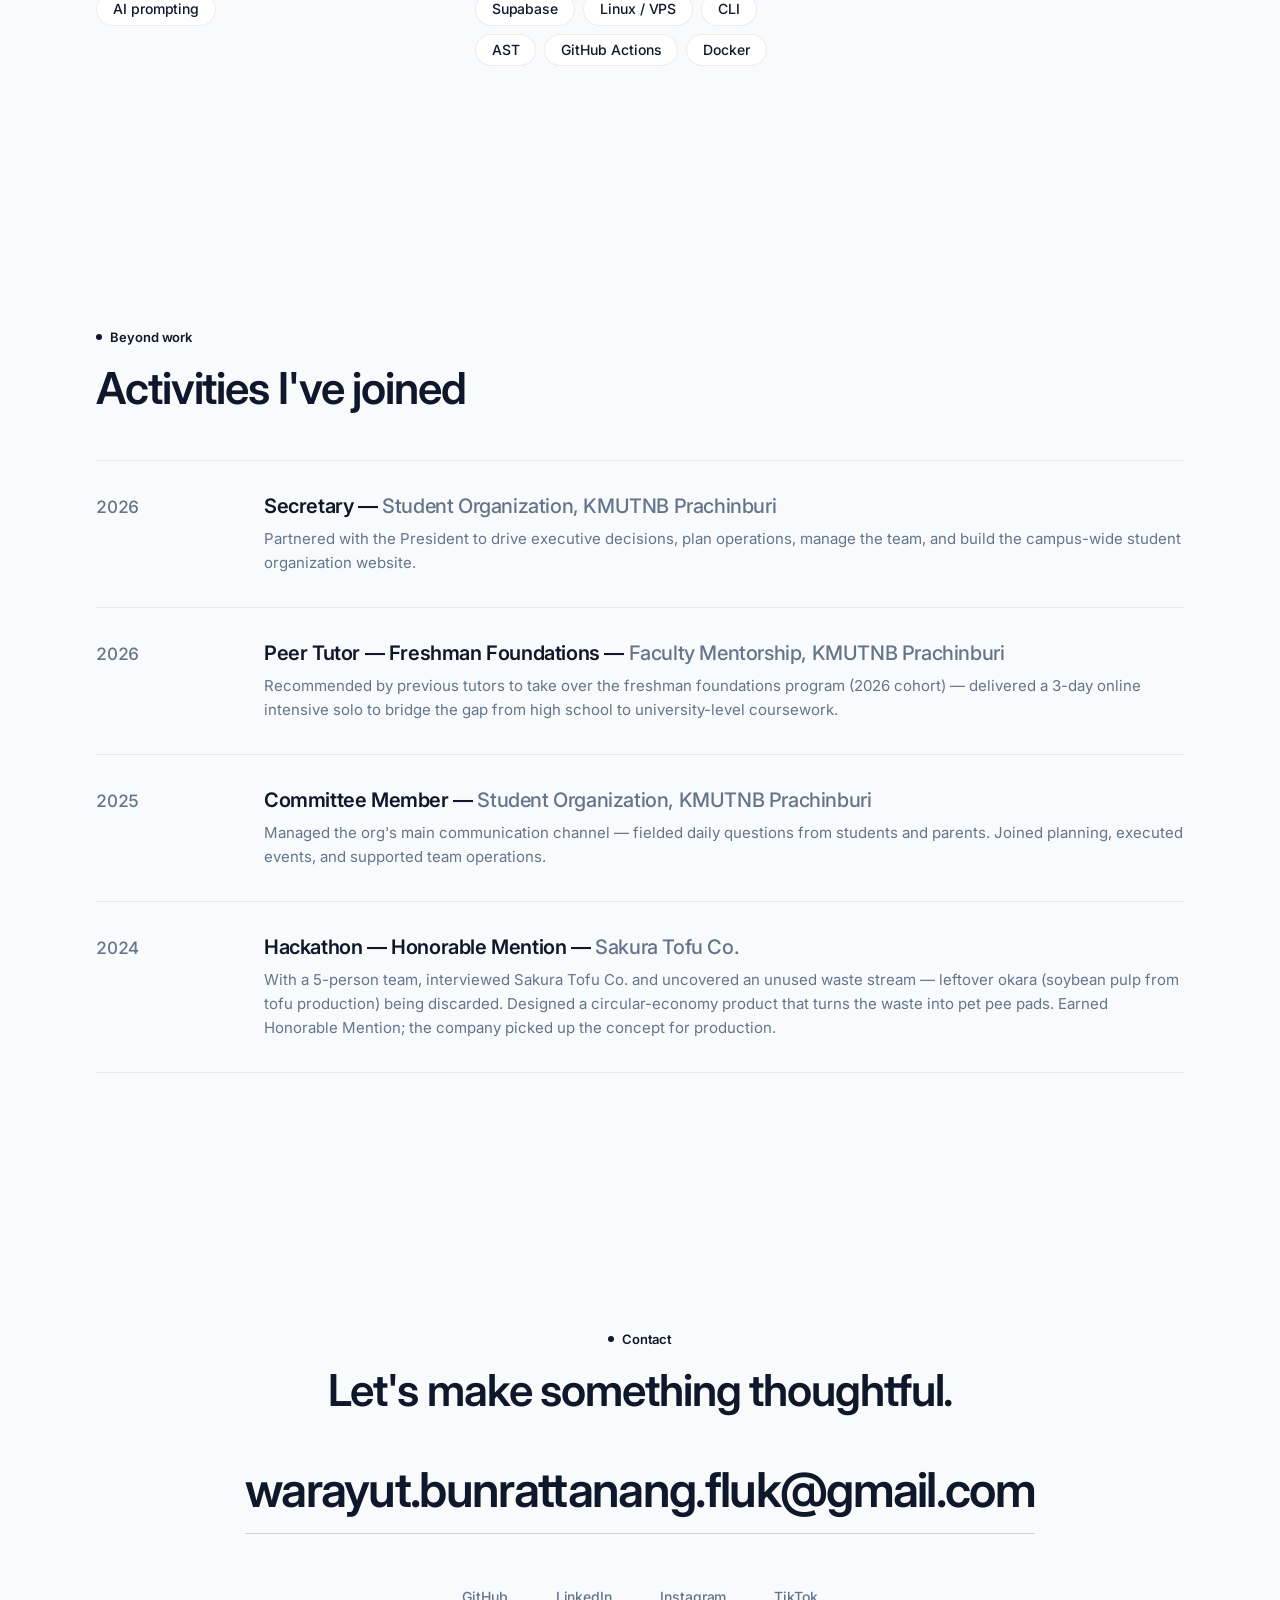
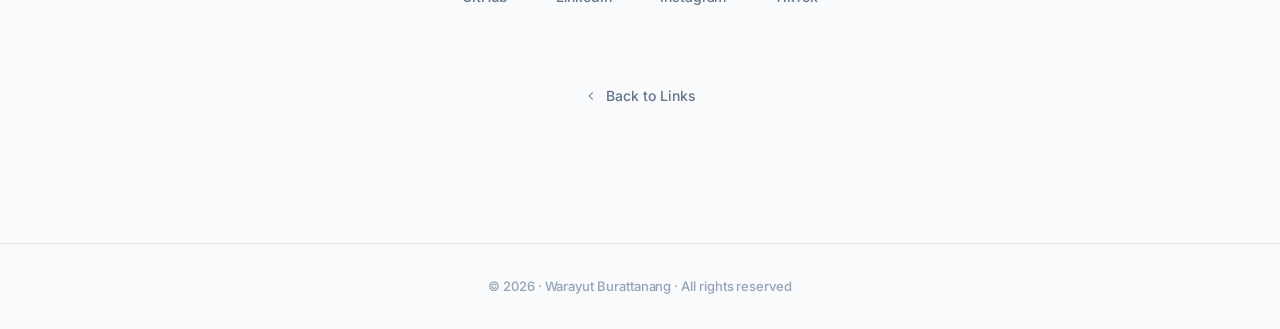
==== commit 3fd9b280: "Add Open Graph + Twitter Card meta tags, update tagline - Both pages now have og:image, og:url, og:t" ====
--- a/portfolio/index.html
+++ b/portfolio/index.html
@@ -5,9 +5,22 @@
     <meta name="viewport" content="width=device-width, initial-scale=1.0" />
     <title>Warayut Burattanang — Portfolio</title>
     <meta name="description" content="Warayut Burattanang — selected work, writing, and a few thoughts on craft." />
+
+    <!-- Open Graph (Facebook, LINE, Discord, etc.) -->
     <meta property="og:title" content="Warayut Burattanang — Portfolio" />
-    <meta property="og:description" content="Selected work, writing, and a few thoughts on craft." />
+    <meta property="og:description" content="I think in products, ship with code · Year 3 KMUTNB Prachinburi · Selected work + activities." />
     <meta property="og:type" content="website" />
+    <meta property="og:url" content="https://warayutkub.github.io/linkfolio/portfolio/" />
+    <meta property="og:image" content="https://warayutkub.github.io/linkfolio/assets/profile.webp" />
+    <meta property="og:image:alt" content="Warayut Burattanang" />
+    <meta property="og:site_name" content="Warayut Burattanang" />
+
+    <!-- Twitter / X -->
+    <meta name="twitter:card" content="summary_large_image" />
+    <meta name="twitter:title" content="Warayut Burattanang — Portfolio" />
+    <meta name="twitter:description" content="I think in products, ship with code · Year 3 KMUTNB Prachinburi · Selected work + activities." />
+    <meta name="twitter:image" content="https://warayutkub.github.io/linkfolio/assets/profile.webp" />
+
     <meta name="theme-color" content="#F8FAFC" />
 
     <link rel="icon" type="image/svg+xml" href="data:image/svg+xml,%3Csvg xmlns='http://www.w3.org/2000/svg' viewBox='0 0 32 32'%3E%3Crect width='32' height='32' rx='6' fill='%230A0A0A'/%3E%3Ctext x='50%25' y='60%25' text-anchor='middle' font-family='-apple-system,system-ui,sans-serif' font-size='17' font-weight='700' fill='%23FFFFFF'%3EW%3C/text%3E%3C/svg%3E" />
